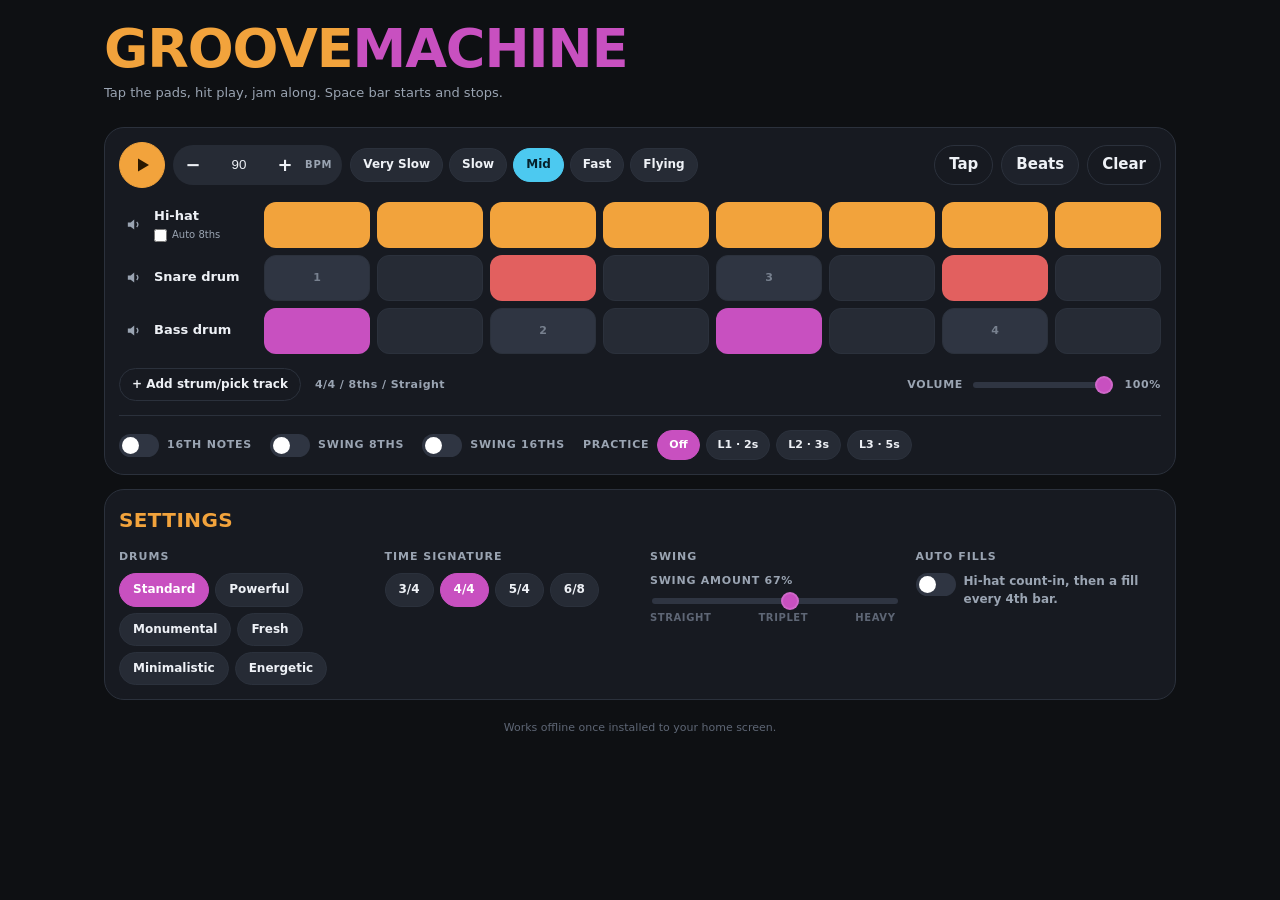
==== index.html @ 33e0163c "Add offline Groove Machine PWA" ====
<!doctype html>
<html lang="en">
<head>
<meta charset="utf-8">
<meta name="viewport" content="width=device-width, initial-scale=1, viewport-fit=cover, user-scalable=no">
<title>Groove Machine</title>
<meta name="description" content="Offline drum machine and strum trainer for guitar practice.">
<link rel="manifest" href="manifest.webmanifest">
<meta name="theme-color" content="#0e1013">
<meta name="apple-mobile-web-app-capable" content="yes">
<meta name="mobile-web-app-capable" content="yes">
<meta name="apple-mobile-web-app-status-bar-style" content="black-translucent">
<meta name="apple-mobile-web-app-title" content="Groove">
<link rel="apple-touch-icon" href="apple-touch-icon.png">
<link rel="icon" href="icon-192.png">
<link rel="stylesheet" href="styles.css">
</head>
<body>

<header class="topbar">
  <h1>Groove<span>Machine</span></h1>
  <p class="tagline">Tap the pads, hit play, jam along. Space bar starts and stops.</p>
</header>

<main>

  <section class="panel">

    <div class="transport">
      <button id="play" class="play" aria-label="Play">
        <svg class="i-play" viewBox="0 0 24 24" aria-hidden="true"><path d="M8 5.5v13l11-6.5z"/></svg>
        <svg class="i-stop" viewBox="0 0 24 24" aria-hidden="true"><rect x="7" y="7" width="10" height="10" rx="1.5"/></svg>
      </button>

      <div class="bpmbox">
        <button id="bpmDown" aria-label="Slower 5 BPM">&minus;</button>
        <input id="bpm" type="number" inputmode="numeric" min="30" max="300" step="1" value="90" aria-label="Tempo">
        <button id="bpmUp" aria-label="Faster 5 BPM">+</button>
        <span class="bpmlabel">BPM</span>
      </div>

      <div class="speeds" role="group" aria-label="Speed presets">
        <button data-bpm="60">Very Slow</button>
        <button data-bpm="75">Slow</button>
        <button data-bpm="90">Mid</button>
        <button data-bpm="120">Fast</button>
        <button data-bpm="160">Flying</button>
      </div>

      <div class="spacer"></div>

      <button id="tap" class="ghost" aria-label="Tap tempo">Tap</button>
      <button id="beatsBtn" class="dark">Beats</button>
      <button id="clearBtn" class="ghost">Clear</button>
    </div>

    <div class="grid-scroll">
      <div class="grid" id="grid"></div>
    </div>

    <div class="undergrid">
      <button id="addStrum" class="ghost small">+ Add strum/pick track</button>
      <span class="meta" id="meta">4/4 / 8ths / Straight</span>
      <label class="vol">
        <span>Volume</span>
        <input id="volume" type="range" min="0" max="100" value="100" aria-label="Master volume">
        <output id="volOut">100%</output>
      </label>
    </div>

    <div class="toggles">
      <label class="sw"><input type="checkbox" id="sub16"><span class="track"></span>16th notes</label>
      <label class="sw"><input type="checkbox" id="swing8"><span class="track"></span>Swing 8ths</label>
      <label class="sw"><input type="checkbox" id="swing16"><span class="track"></span>Swing 16ths</label>
      <div class="practice" role="group" aria-label="Practice mode">
        <span class="plabel">Practice</span>
        <button data-practice="0" class="on">Off</button>
        <button data-practice="2">L1 &middot; 2s</button>
        <button data-practice="3">L2 &middot; 3s</button>
        <button data-practice="5">L3 &middot; 5s</button>
      </div>
    </div>

  </section>

  <section class="panel">
    <h2>Settings</h2>

    <div class="settings">
      <div class="setgroup">
        <h3>Drums</h3>
        <div class="chips" id="kits" role="group" aria-label="Drum kit"></div>
      </div>

      <div class="setgroup">
        <h3>Time signature</h3>
        <div class="chips" id="sigs" role="group" aria-label="Time signature">
          <button data-sig="3/4">3/4</button>
          <button data-sig="4/4" class="on">4/4</button>
          <button data-sig="5/4">5/4</button>
          <button data-sig="6/8">6/8</button>
        </div>
      </div>

      <div class="setgroup">
        <h3>Swing</h3>
        <label class="swingrow">
          <span class="swinglabel">Swing amount <output id="swingOut">67%</output></span>
          <input id="swingAmt" type="range" min="50" max="80" value="67" aria-label="Swing amount">
        </label>
        <div class="swingstops"><span>Straight</span><span>Triplet</span><span>Heavy</span></div>
      </div>

      <div class="setgroup">
        <h3>Auto fills</h3>
        <label class="sw wide"><input type="checkbox" id="autoFills"><span class="track"></span>
          <span class="swtext">Hi-hat count-in, then a fill every 4th bar.</span>
        </label>
      </div>
    </div>
  </section>

  <p class="footnote" id="offlineNote">Works offline once installed to your home screen.</p>

</main>

<dialog id="beatsDlg">
  <form method="dialog" class="dlghead">
    <h2>Beats</h2>
    <button class="x" aria-label="Close">&times;</button>
  </form>
  <h3>Essential grooves</h3>
  <div class="chips wrap" id="essentials"></div>
  <h3>My grooves <span class="dim" id="myCount"></span></h3>
  <div class="chips wrap" id="mine"></div>
  <form class="saverow" id="saveForm">
    <input id="saveName" type="text" placeholder="Name this groove" maxlength="40" aria-label="Groove name">
    <button type="submit" class="dark">Save current</button>
  </form>
  <p class="dim small">Saved on this device. No sign-in, no limit.</p>
</dialog>

<script src="app.js"></script>
</body>
</html>
---- styles.css ----
:root{
  --bg:#0e1013;
  --panel:#171a21;
  --panel-2:#1e222b;
  --pad:#262b35;
  --pad-hi:#2f3542;
  --line:#2b313c;
  --text:#eef1f6;
  --dim:#9aa4b2;
  --hat:#f2a33c;
  --snare:#e2605f;
  --kick:#c850c0;
  --strum:#4cc9f0;
  --accent:#4cc9f0;
  --radius:14px;
  --headw:138px;
  --padmin:38px;
}

*{box-sizing:border-box}
html,body{margin:0;padding:0}
body{
  background:var(--bg);
  color:var(--text);
  font:500 15px/1.45 ui-sans-serif,-apple-system,"SF Pro Text",system-ui,"Segoe UI",Roboto,sans-serif;
  -webkit-text-size-adjust:100%;
  -webkit-tap-highlight-color:transparent;
  padding:env(safe-area-inset-top) env(safe-area-inset-right) env(safe-area-inset-bottom) env(safe-area-inset-left);
}
main{max-width:1100px;margin:0 auto;padding:0 14px 48px}

/* ---------- header ---------- */
.topbar{max-width:1100px;margin:0 auto;padding:22px 14px 10px}
.topbar h1{
  margin:0;font-size:clamp(30px,8vw,54px);line-height:1;
  font-weight:900;letter-spacing:-.02em;text-transform:uppercase;
  color:var(--hat);
}
.topbar h1 span{color:var(--kick)}
.tagline{margin:8px 0 0;color:var(--dim);font-size:13px}

/* ---------- panels ---------- */
.panel{
  background:var(--panel);
  border:1px solid var(--line);
  border-radius:20px;
  padding:14px;
  margin-top:14px;
}
.panel h2{
  margin:2px 0 14px;font-size:20px;font-weight:900;
  text-transform:uppercase;letter-spacing:.02em;color:var(--hat);
}
h3{margin:0 0 8px;font-size:11px;font-weight:800;letter-spacing:.09em;text-transform:uppercase;color:var(--dim)}

/* ---------- buttons ---------- */
button{
  font:inherit;font-weight:800;color:var(--text);
  background:var(--pad);border:1px solid var(--line);
  border-radius:999px;padding:8px 14px;cursor:pointer;
  transition:background .12s,color .12s,transform .06s;
  touch-action:manipulation;
}
button:active{transform:translateY(1px)}
button.on{background:var(--accent);border-color:var(--accent);color:#06222c}
button.ghost{background:transparent}
button.dark{background:var(--panel-2)}
button.small{font-size:12px;padding:7px 12px}

.transport{display:flex;flex-wrap:wrap;gap:8px;align-items:center;margin-bottom:14px}
.spacer{flex:1 1 auto}

.play{
  width:46px;height:46px;padding:0;flex:0 0 auto;
  display:grid;place-items:center;border-radius:50%;
  background:var(--hat);border-color:var(--hat);color:#2a1800;
}
.play svg{width:24px;height:24px;fill:currentColor}
.play .i-stop{display:none}
.play.playing .i-play{display:none}
.play.playing .i-stop{display:block}

.bpmbox{display:flex;align-items:center;gap:4px;background:var(--pad);border-radius:999px;padding:4px 10px 4px 4px}
.bpmbox button{width:32px;height:32px;padding:0;background:transparent;border:0;font-size:18px;line-height:1}
#bpm{
  width:52px;background:transparent;border:0;color:var(--text);
  font:900 17px/1 inherit;text-align:center;-moz-appearance:textfield;
}
#bpm::-webkit-outer-spin-button,#bpm::-webkit-inner-spin-button{-webkit-appearance:none;margin:0}
.bpmlabel{font-size:10px;font-weight:800;letter-spacing:.08em;color:var(--dim)}

.speeds{display:flex;flex-wrap:wrap;gap:6px}
.speeds button{font-size:12px;padding:7px 12px;background:var(--pad)}
/* needs to come after .speeds button — same specificity, so order decides */
.speeds button.on{background:var(--accent);border-color:var(--accent);color:#06222c}

/* ---------- grid ---------- */
.grid-scroll{overflow-x:auto;overflow-y:hidden;-webkit-overflow-scrolling:touch;margin:0 -4px;padding:0 4px}
.grid{
  display:grid;
  grid-template-columns:var(--headw) repeat(var(--steps,8),minmax(var(--padmin),1fr));
  gap:7px;
  align-items:center;
  min-width:min-content;
}
.row{display:contents}

.rowhead{
  position:sticky;left:0;z-index:2;
  display:flex;align-items:center;gap:7px;
  background:var(--panel);padding:4px 8px 4px 0;
}
.rowhead .name{font-size:13px;font-weight:700;white-space:nowrap;overflow:hidden;text-overflow:ellipsis}
.rowhead .sub{display:flex;align-items:center;gap:5px;font-size:10px;color:var(--dim);cursor:pointer}
.rowhead .sub input{width:13px;height:13px;accent-color:var(--hat);margin:0}
.iconbtn{
  width:28px;height:28px;padding:0;flex:0 0 auto;display:grid;place-items:center;
  background:transparent;border:0;color:var(--dim);border-radius:8px;
}
.iconbtn svg{width:17px;height:17px;fill:currentColor}
.iconbtn.muted{color:#636b78}
.headstack{min-width:0;display:flex;flex-direction:column;gap:2px}

.pad{
  height:46px;border-radius:12px;border:1px solid var(--line);
  background:var(--pad);padding:0;position:relative;
  display:grid;place-items:center;
  font-size:11px;font-weight:800;color:#78818f;
}
.pad.beat{background:var(--pad-hi)}
.pad.on{border-color:transparent;color:#1a1208}
.row.hat   .pad.on{background:var(--hat)}
.row.snare .pad.on{background:var(--snare)}
.row.kick  .pad.on{background:var(--kick);color:#fff}
.pad.ghosted{opacity:.45}
/* box-shadow rather than ::after, so the playhead also shows on the
   strum rows, where the pads are <input> elements and ::after never renders */
.pad.cur{box-shadow:0 0 0 2px rgba(255,255,255,.9)}
.row.muted .pad{opacity:.3}

input.pad{
  font:800 15px/1 inherit;color:var(--strum);text-align:center;
  background:var(--pad);-webkit-appearance:none;appearance:none;
}
input.pad:focus{outline:2px solid var(--strum);outline-offset:1px}
input.pad::placeholder{color:#4a525e;font-weight:600}

/* ---------- under grid ---------- */
.undergrid{display:flex;flex-wrap:wrap;gap:10px 14px;align-items:center;margin-top:14px}
.meta{font-size:11px;font-weight:700;color:var(--dim);letter-spacing:.04em}
.vol{display:flex;align-items:center;gap:8px;margin-left:auto;font-size:11px;font-weight:800;letter-spacing:.06em;color:var(--dim);text-transform:uppercase}
.vol output{min-width:38px;text-align:right}

input[type=range]{
  -webkit-appearance:none;appearance:none;height:6px;border-radius:999px;
  background:var(--pad-hi);width:140px;
}
input[type=range]::-webkit-slider-thumb{
  -webkit-appearance:none;width:18px;height:18px;border-radius:50%;
  background:var(--kick);border:2px solid #fff2;
}
input[type=range]::-moz-range-thumb{width:18px;height:18px;border:0;border-radius:50%;background:var(--kick)}

/* ---------- toggles ---------- */
.toggles{display:flex;flex-wrap:wrap;gap:10px 18px;align-items:center;margin-top:14px;padding-top:14px;border-top:1px solid var(--line)}
.sw{display:flex;align-items:center;gap:8px;font-size:11px;font-weight:800;letter-spacing:.07em;text-transform:uppercase;color:var(--dim);cursor:pointer}
.sw input{position:absolute;opacity:0;width:0;height:0}
.sw .track{
  width:40px;height:23px;border-radius:999px;background:var(--pad-hi);
  position:relative;flex:0 0 auto;transition:background .15s;
}
.sw .track::after{
  content:"";position:absolute;top:3px;left:3px;width:17px;height:17px;border-radius:50%;
  background:#fff;transition:transform .15s;
}
.sw input:checked + .track{background:var(--accent)}
.sw input:checked + .track::after{transform:translateX(17px)}
.sw input:focus-visible + .track{outline:2px solid var(--accent);outline-offset:2px}
.sw.wide{align-items:flex-start}
.sw .swtext{text-transform:none;letter-spacing:0;font-weight:600;font-size:12px;color:var(--dim);max-width:34ch}

.practice{display:flex;align-items:center;gap:6px;flex-wrap:wrap}
.plabel{font-size:11px;font-weight:800;letter-spacing:.07em;text-transform:uppercase;color:var(--dim);margin-right:2px}
.practice button{font-size:11px;padding:6px 11px}
.practice button.on{background:var(--kick);border-color:var(--kick);color:#fff}

/* ---------- settings ---------- */
.settings{display:grid;grid-template-columns:repeat(auto-fit,minmax(240px,1fr));gap:20px}
.chips{display:flex;flex-wrap:wrap;gap:6px}
.chips button{font-size:12px;padding:7px 13px}
.chips button.on{background:var(--kick);border-color:var(--kick);color:#fff}
.swingrow{display:flex;flex-direction:column;gap:7px}
.swinglabel{font-size:11px;font-weight:800;letter-spacing:.07em;text-transform:uppercase;color:var(--dim)}
.swingrow input[type=range]{width:100%}
.swingstops{display:flex;justify-content:space-between;font-size:10px;font-weight:700;color:#5e6675;text-transform:uppercase;letter-spacing:.06em;margin-top:5px}

.footnote{text-align:center;color:#5e6675;font-size:11px;margin-top:20px}

/* ---------- dialog ---------- */
dialog{
  border:1px solid var(--line);background:var(--panel);color:var(--text);
  border-radius:20px;padding:18px;width:min(520px,92vw);
}
dialog::backdrop{background:rgba(0,0,0,.65)}
.dlghead{display:flex;align-items:center;justify-content:space-between;margin-bottom:6px}
.dlghead h2{margin:0}
.x{width:34px;height:34px;padding:0;font-size:20px;background:var(--pad)}
.chips.wrap{margin-bottom:16px}
.saverow{display:flex;gap:8px;margin-top:6px}
.saverow input{
  flex:1;min-width:0;background:var(--pad);border:1px solid var(--line);
  border-radius:999px;padding:9px 14px;color:var(--text);font:inherit;
}
.chip-del{margin-left:6px;opacity:.6;font-weight:900}
.dim{color:var(--dim);font-weight:600}
.small{font-size:12px}

/* Long/short label pair — see labelHtml() in app.js */
.rowhead .sm{display:none}

@media (max-width:620px){
  /* Fit a whole 8-step bar on a phone without sideways scrolling.
     16ths still scroll, which is unavoidable and fine. */
  :root{--headw:74px;--padmin:24px}
  .grid{gap:5px}
  .rowhead .lg{display:none}
  .rowhead .sm{display:inline}
  .rowhead{gap:4px;padding-right:5px}
  .iconbtn{width:22px;height:22px}
  .iconbtn svg{width:15px;height:15px}
  .pad{height:44px;border-radius:10px}
  .speeds button{font-size:11px;padding:6px 9px}
  .spacer{display:none}
  .vol{margin-left:0;width:100%}
  .vol input[type=range]{flex:1}
  .topbar{padding-top:14px}
}
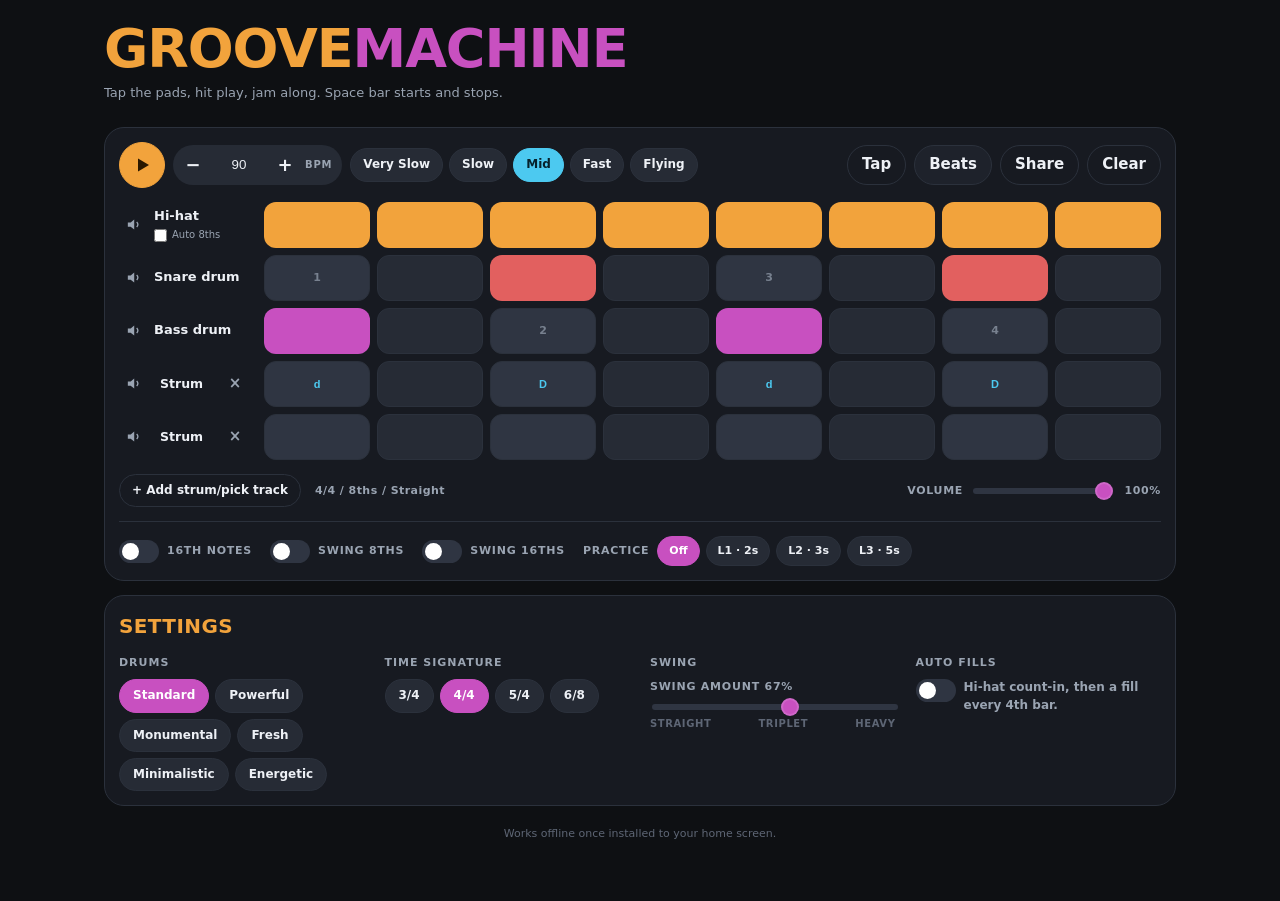
==== commit f21f816d: "Recover audio after iOS interrupts it; add track rename and share" ====
--- a/index.html
+++ b/index.html
@@ -51,8 +51,11 @@
 
       <button id="tap" class="ghost" aria-label="Tap tempo">Tap</button>
       <button id="beatsBtn" class="dark">Beats</button>
+      <button id="shareBtn" class="ghost">Share</button>
       <button id="clearBtn" class="ghost">Clear</button>
     </div>
+
+    <p class="audionote" id="audioNote" role="status" hidden></p>
 
     <div class="grid-scroll">
       <div class="grid" id="grid"></div>
--- a/styles.css
+++ b/styles.css
@@ -235,3 +235,45 @@
   .vol input[type=range]{flex:1}
   .topbar{padding-top:14px}
 }
+
+/* Reason-for-silence line under the transport. Amber rather than red: it is
+   almost always a sleeping audio context, not a failure. */
+.audionote{
+  margin:12px 0 0;
+  padding:9px 12px;
+  border:1px solid #6b5520;
+  border-radius:9px;
+  background:#2a2112;
+  color:#f0c674;
+  font-size:12.5px;
+  line-height:1.45;
+}
+.audionote[hidden]{display:none}
+
+/* Strum track names are editable, like the app this replaces. Styled to read
+   as a label until you tap it, so the row header stays calm. */
+.trackname{
+  width:100%;
+  min-width:0;
+  background:transparent;
+  border:1px solid transparent;
+  border-radius:6px;
+  color:var(--fg);
+  font:inherit;
+  font-size:12.5px;
+  font-weight:600;
+  padding:3px 5px;
+}
+.trackname:hover{border-color:#2c313a}
+.trackname:focus{
+  outline:none;
+  border-color:var(--accent);
+  background:#11151b;
+}
+@media (max-width:620px){
+  /* 74px of header minus two icon buttons leaves no room for a name, so on a
+     phone the name drops to its own line under the mute and remove buttons. */
+  .trackname{font-size:11px;padding:1px 3px}
+  .row.strum .rowhead{flex-wrap:wrap;row-gap:1px}
+  .row.strum .headstack{order:3;flex:1 0 100%}
+}
